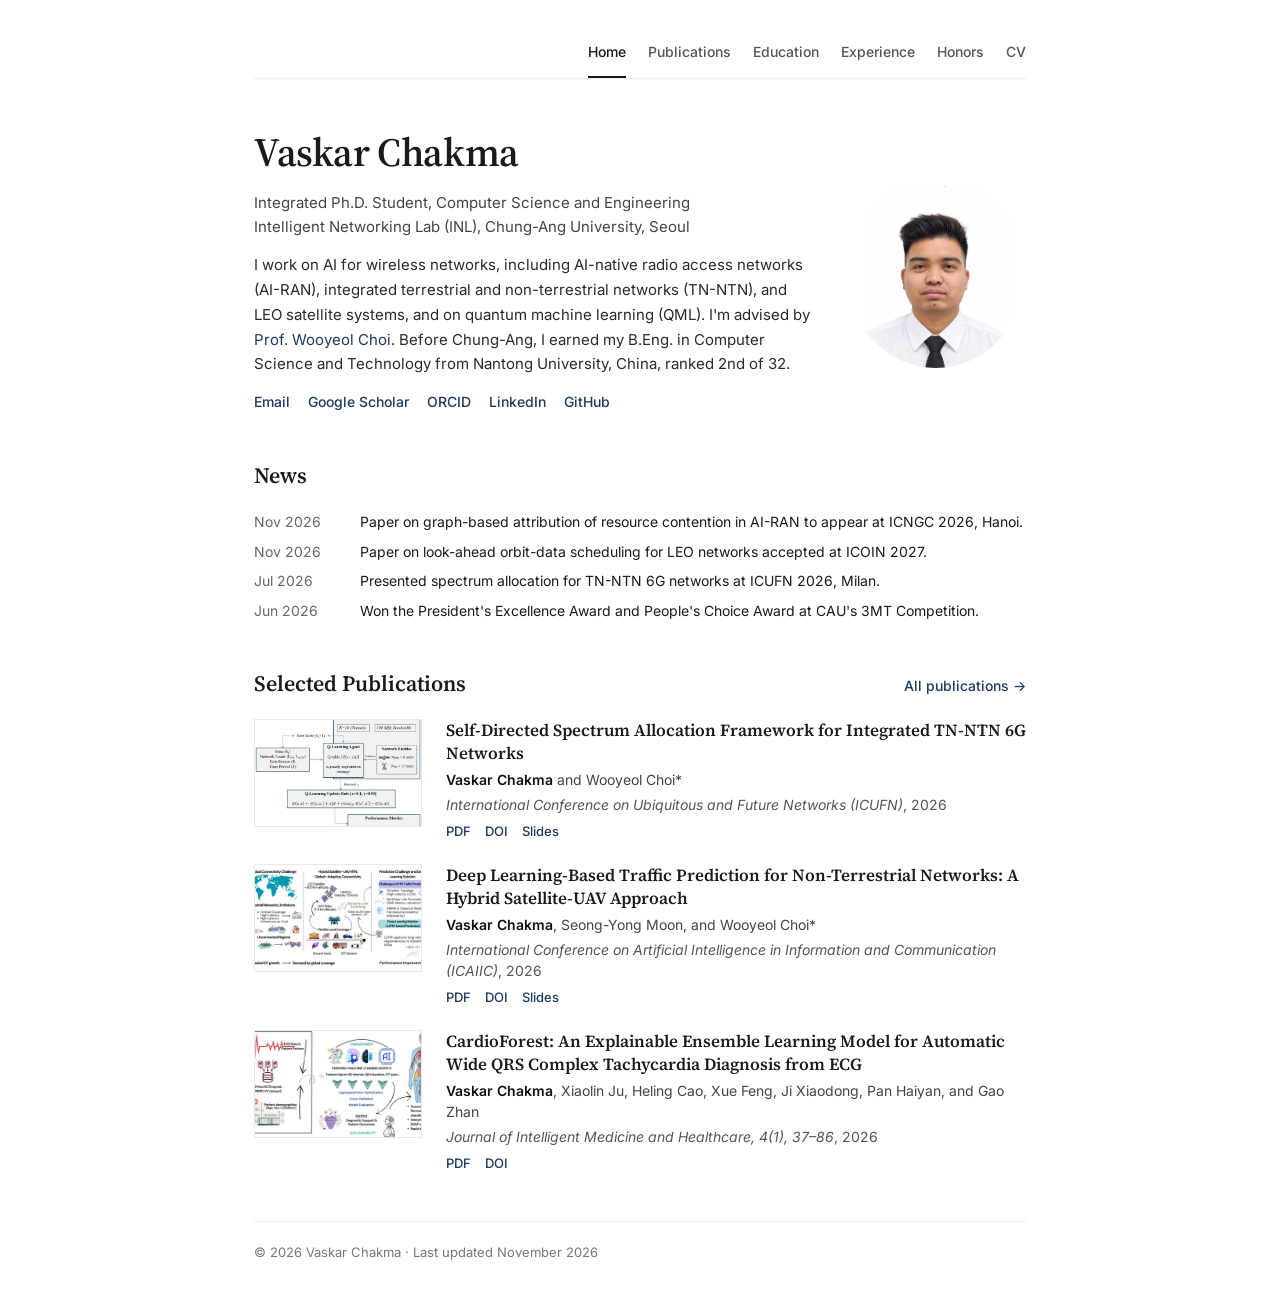
==== index.html @ f242c028 "Add GoatCounter analytics and visit count in footer" ====
<!DOCTYPE html>
<html lang="en">
<head>
  <meta charset="UTF-8">
  <meta name="viewport" content="width=device-width, initial-scale=1.0">
  <title>Vaskar Chakma</title>
  <meta name="description" content="Vaskar Chakma is an integrated Ph.D. student at Chung-Ang University working on AI for wireless networks: AI-RAN, TN-NTN and LEO satellite systems.">
  <meta name="author" content="Vaskar Chakma">
  <meta property="og:title" content="Vaskar Chakma">
  <meta property="og:description" content="Vaskar Chakma is an integrated Ph.D. student at Chung-Ang University working on AI for wireless networks: AI-RAN, TN-NTN and LEO satellite systems.">
  <meta property="og:image" content="https://vaskarchakma.github.io/images/profile.jpg">
  <link rel="icon" type="image/png" href="coding.png">
  <link rel="apple-touch-icon" href="coding.png">
  <link rel="preconnect" href="https://fonts.googleapis.com">
  <link rel="preconnect" href="https://fonts.gstatic.com" crossorigin>
  <link href="https://fonts.googleapis.com/css2?family=Source+Serif+4:opsz,wght@8..60,400;8..60,600&amp;family=Inter:wght@400;500;600&amp;display=swap" rel="stylesheet">
  <link rel="stylesheet" href="style.css">
  <script data-goatcounter="https://vaskarchakma.goatcounter.com/count" async src="https://gc.zgo.at/count.js"></script>
</head>
<body>
<div class="page">
  <header class="site-header">
    <nav class="site-nav" aria-label="Main">
      <a href="index.html" aria-current="page">Home</a>
      <a href="publications.html">Publications</a>
      <a href="education.html">Education</a>
      <a href="experience.html">Experience</a>
      <a href="honors.html">Honors</a>
      <a href="cv.pdf">CV</a>
    </nav>
  </header>

  <main style="display: contents">
  <section class="hero" aria-label="Introduction">
    <div class="hero-text">
      <h1>Vaskar Chakma</h1>
      <p class="role">Integrated Ph.D. Student, Computer Science and Engineering<br>Intelligent Networking Lab (INL), Chung-Ang University, Seoul</p>
      <p class="bio">I work on AI for wireless networks, including AI-native radio access networks (AI-RAN), integrated terrestrial and non-terrestrial networks (TN-NTN), and LEO satellite systems, and on quantum machine learning (QML). I'm advised by <a href="https://inl.cau.ac.kr/biography">Prof. Wooyeol Choi</a>. Before Chung-Ang, I earned my B.Eng. in Computer Science and Technology from Nantong University, China, ranked 2nd of 32.</p>
      <div class="links">
        <a href="mailto:vaskar@cau.ac.kr">Email</a>
        <a href="https://scholar.google.com/citations?hl=en&amp;user=aE4O5HUAAAAJ">Google Scholar</a>
        <a href="https://orcid.org/0009-0003-3039-3175">ORCID</a>
        <a href="https://www.linkedin.com/in/vaskar-chakma/">LinkedIn</a>
        <a href="https://github.com/VaskarChakma">GitHub</a>
      </div>
    </div>
    <img class="portrait" src="images/profile.jpg" alt="Portrait of Vaskar Chakma" width="180" height="196">
  </section>

  <section aria-labelledby="news">
    <h2 id="news">News</h2>
    <div class="dated">
      <span class="when">Nov 2026</span><span>Paper on graph-based attribution of resource contention in AI-RAN to appear at ICNGC 2026, Hanoi.</span>
      <span class="when">Nov 2026</span><span>Paper on look-ahead orbit-data scheduling for LEO networks accepted at ICOIN 2027.</span>
      <span class="when">Jul 2026</span><span>Presented spectrum allocation for TN-NTN 6G networks at ICUFN 2026, Milan.</span>
      <span class="when">Jun 2026</span><span>Won the President's Excellence Award and People's Choice Award at CAU's 3MT Competition.</span>
    </div>
  </section>

  <section aria-labelledby="selected">
    <div class="section-head">
      <h2 id="selected">Selected Publications</h2>
      <a href="publications.html">All publications →</a>
    </div>
    <article class="pub">
      <img class="pub-thumb" src="images/thumbs/icufn.jpg" alt="" loading="lazy" width="168" height="108">
      <div class="pub-body">
        <a class="pub-title" href="icufn1.pdf">Self-Directed Spectrum Allocation Framework for Integrated TN-NTN 6G Networks</a>
        <div class="pub-authors"><span class="me">Vaskar Chakma</span> and Wooyeol Choi*</div>
        <div class="pub-venue"><em>International Conference on Ubiquitous and Future Networks (ICUFN)</em>, 2026</div>
        <div class="pub-links"><a href="icufn1.pdf">PDF</a><a href="https://doi.org/10.1109/ICUFN69619.2026.11628659">DOI</a><a href="icufn.pdf">Slides</a></div>
      </div>
    </article>
    <article class="pub">
      <img class="pub-thumb" src="images/thumbs/icaiic.jpg" alt="" loading="lazy" width="168" height="108">
      <div class="pub-body">
        <a class="pub-title" href="uav.pdf">Deep Learning-Based Traffic Prediction for Non-Terrestrial Networks: A Hybrid Satellite-UAV Approach</a>
        <div class="pub-authors"><span class="me">Vaskar Chakma</span>, Seong-Yong Moon, and Wooyeol Choi*</div>
        <div class="pub-venue"><em>International Conference on Artificial Intelligence in Information and Communication (ICAIIC)</em>, 2026</div>
        <div class="pub-links"><a href="uav.pdf">PDF</a><a href="https://doi.org/10.1109/ICAIIC68212.2026.11454384">DOI</a><a href="icaiic.pdf">Slides</a></div>
      </div>
    </article>
    <article class="pub">
      <img class="pub-thumb" src="images/thumbs/cardio.jpg" alt="" loading="lazy" width="168" height="108">
      <div class="pub-body">
        <a class="pub-title" href="CardioForest.pdf">CardioForest: An Explainable Ensemble Learning Model for Automatic Wide QRS Complex Tachycardia Diagnosis from ECG</a>
        <div class="pub-authors"><span class="me">Vaskar Chakma</span>, Xiaolin Ju, Heling Cao, Xue Feng, Ji Xiaodong, Pan Haiyan, and Gao Zhan</div>
        <div class="pub-venue"><em>Journal of Intelligent Medicine and Healthcare, 4(1), 37–86</em>, 2026</div>
        <div class="pub-links"><a href="CardioForest.pdf">PDF</a><a href="https://doi.org/10.32604/jimh.2026.075201">DOI</a></div>
      </div>
    </article>
  </section>
  </main>

  <footer class="site-footer">© 2026 Vaskar Chakma · Last updated November 2026<span id="visits" hidden></span></footer>
</div>
<script>
  fetch("https://vaskarchakma.goatcounter.com/counter/TOTAL.json")
    .then(function (r) { return r.ok ? r.json() : null; })
    .then(function (d) {
      if (!d || !d.count) return;
      var el = document.getElementById("visits");
      el.textContent = " · " + d.count + " visits";
      el.hidden = false;
    })
    .catch(function () {});
</script>
</body>
</html>
---- style.css ----
/* Vaskar Chakma — academic site
   One ink color, one accent, serif headings over a sans body. */

:root {
  --ink: #1a1a1a;
  --ink-2: #444;
  --muted: #666;
  --rule: #ececec;
  --accent: #1f3a5f;
  --accent-hover: #0f2440;
  --serif: "Source Serif 4", Georgia, "Times New Roman", serif;
  --sans: Inter, system-ui, -apple-system, "Segoe UI", sans-serif;
}

*,
*::before,
*::after { box-sizing: border-box; }

html { -webkit-text-size-adjust: 100%; }

body {
  margin: 0;
  background: #fff;
  color: var(--ink);
  font-family: var(--sans);
  font-size: 15px;
  line-height: 1.6;
}

a { color: var(--accent); text-decoration: none; }
a:hover { color: var(--accent-hover); text-decoration: underline; }
a:focus-visible { outline: 2px solid var(--accent); outline-offset: 2px; }

img { max-width: 100%; display: block; }

.page {
  max-width: 820px;
  margin: 0 auto;
  padding: 28px 24px 48px;
  display: flex;
  flex-direction: column;
  gap: 48px;
}

/* ---------- Header / navigation ---------- */
.site-header {
  display: flex;
  flex-wrap: wrap;
  gap: 4px 24px;
  align-items: center;
  justify-content: flex-end;
  border-bottom: 1px solid var(--rule);
}
.site-name {
  font-family: var(--serif);
  font-weight: 600;
  font-size: 19px;
  color: var(--ink);
  padding: 12px 0;
}
.site-name:hover { color: var(--ink); text-decoration: none; }
.site-nav { display: flex; flex-wrap: wrap; gap: 0 22px; font-size: 14px; font-weight: 500; }
.site-nav a { color: #555; padding: 13px 0; border-bottom: 2px solid transparent; }
.site-nav a:hover { color: var(--ink); text-decoration: none; }
.site-nav a[aria-current="page"] { color: var(--ink); border-bottom-color: var(--ink); padding-bottom: 11px; }

/* ---------- Type ---------- */
h1, h2, h3 { font-family: var(--serif); font-weight: 600; margin: 0; line-height: 1.25; }
h1 { font-size: 34px; }
h2 { font-size: 22px; }
h3 { font-size: 19px; }
p { margin: 0; }
.muted { color: var(--muted); }
.note { font-size: 14px; color: #555; }

section { display: flex; flex-direction: column; gap: 22px; }
.section-head {
  display: flex; flex-wrap: wrap; gap: 8px; align-items: baseline; justify-content: space-between;
}
.section-head a { font-size: 14px; font-weight: 500; }
.rule-heading { padding-bottom: 8px; border-bottom: 1px solid var(--rule); }
.label {
  font-family: var(--sans);
  font-size: 12px;
  font-weight: 600;
  letter-spacing: 0.08em;
  text-transform: uppercase;
  color: var(--muted);
  padding-bottom: 8px;
  border-bottom: 1px solid var(--rule);
}
.page-intro { display: flex; flex-direction: column; gap: 10px; }
.jump { display: flex; flex-wrap: wrap; gap: 4px 18px; font-size: 14px; font-weight: 500; }

/* ---------- Home hero ---------- */
.hero { display: flex; flex-direction: row; flex-wrap: wrap; gap: 32px; align-items: center; justify-content: space-between; }
.hero-text { flex: 1 1 420px; display: flex; flex-direction: column; gap: 14px; }
.hero h1 { font-size: 40px; letter-spacing: -0.01em; }
.hero .role { color: var(--ink-2); }
.hero .bio { line-height: 1.65; color: #2a2a2a; }
.links { display: flex; flex-wrap: wrap; gap: 6px 18px; font-size: 14px; font-weight: 500; }
.portrait { width: 180px; height: 196px; object-fit: cover; border-radius: 50%; flex: 0 0 auto; }

/* ---------- News & two-column lists ---------- */
.dated { display: grid; grid-template-columns: 90px minmax(0, 1fr); gap: 8px 16px; font-size: 14px; line-height: 1.55; }
.dated > .when { color: var(--muted); }
.dated.wide { grid-template-columns: 130px minmax(0, 1fr); }
.dated.roomy { gap: 16px 16px; }
.rows { display: grid; grid-template-columns: minmax(0, 1fr) auto; gap: 16px 24px; font-size: 14px; line-height: 1.55; }
.rows > .when { color: var(--muted); white-space: nowrap; text-align: right; }
.rows strong, .dated strong { font-weight: 600; font-size: 15px; }
.sub { color: #555; }
.inline-links { display: inline-flex; flex-wrap: wrap; gap: 2px 14px; font-weight: 500; font-size: 13px; }

/* ---------- Publications ---------- */
.pub { display: flex; flex-wrap: wrap; gap: 20px 24px; align-items: flex-start; }
.pub-thumb { flex: 0 0 168px; width: 168px; height: 108px; object-fit: cover; border: 1px solid #e8e8e8; }
.pub-body { flex: 1 1 360px; min-width: 0; display: flex; flex-direction: column; gap: 4px; }
.pub-title { font-family: var(--serif); font-size: 17px; font-weight: 600; line-height: 1.35; color: var(--ink); }
.pub-title:hover { color: var(--accent); }
.pub-authors { font-size: 14px; line-height: 1.5; color: var(--ink-2); }
.pub-authors .me { font-weight: 600; color: #111; }
.pub-venue { font-size: 14px; line-height: 1.5; color: #555; }
.pub-links { display: flex; flex-wrap: wrap; gap: 4px 14px; font-size: 13px; font-weight: 500; margin-top: 2px; }
.pub-links .soon { color: #777; font-weight: 400; }

/* ---------- Education ---------- */
.entry { display: flex; flex-direction: column; gap: 14px; }
.entry-head { display: flex; flex-wrap: wrap; gap: 4px 24px; justify-content: space-between; align-items: baseline; }
.entry-head h2 { font-size: 21px; }
.entry-head .when { font-size: 14px; color: var(--muted); }
.entry-place { color: var(--ink-2); }
.subhead { font-size: 12px; font-weight: 600; letter-spacing: 0.08em; text-transform: uppercase; color: var(--muted); }
hr { border: 0; border-top: 1px solid var(--rule); margin: 0; }
details { font-size: 14px; line-height: 1.55; border: 1px solid var(--rule); border-radius: 4px; padding: 12px 16px; }
summary { cursor: pointer; font-weight: 500; color: var(--accent); padding: 4px 0; }
details .dated { margin-top: 12px; grid-template-columns: 100px minmax(0, 1fr); }

/* ---------- Footer ---------- */
.site-footer { border-top: 1px solid var(--rule); padding-top: 20px; font-size: 13px; color: #777; }

/* ---------- Small screens ---------- */
@media (max-width: 560px) {
  .page { gap: 40px; padding-top: 16px; }
  .hero { flex-direction: column-reverse; align-items: flex-start; }
  .site-header { justify-content: flex-start; }
  .site-nav { gap: 0 18px; }
  .hero h1 { font-size: 34px; }
  .portrait { width: 132px; height: 144px; }
  .pub-thumb { flex-basis: 100%; width: 100%; height: auto; aspect-ratio: 16 / 9; }
  .dated, .dated.wide { grid-template-columns: 1fr; gap: 2px; }
  .dated > .when { margin-top: 10px; }
  .rows { grid-template-columns: 1fr; gap: 4px; }
  .rows > .when { margin-bottom: 10px; text-align: left; }
}
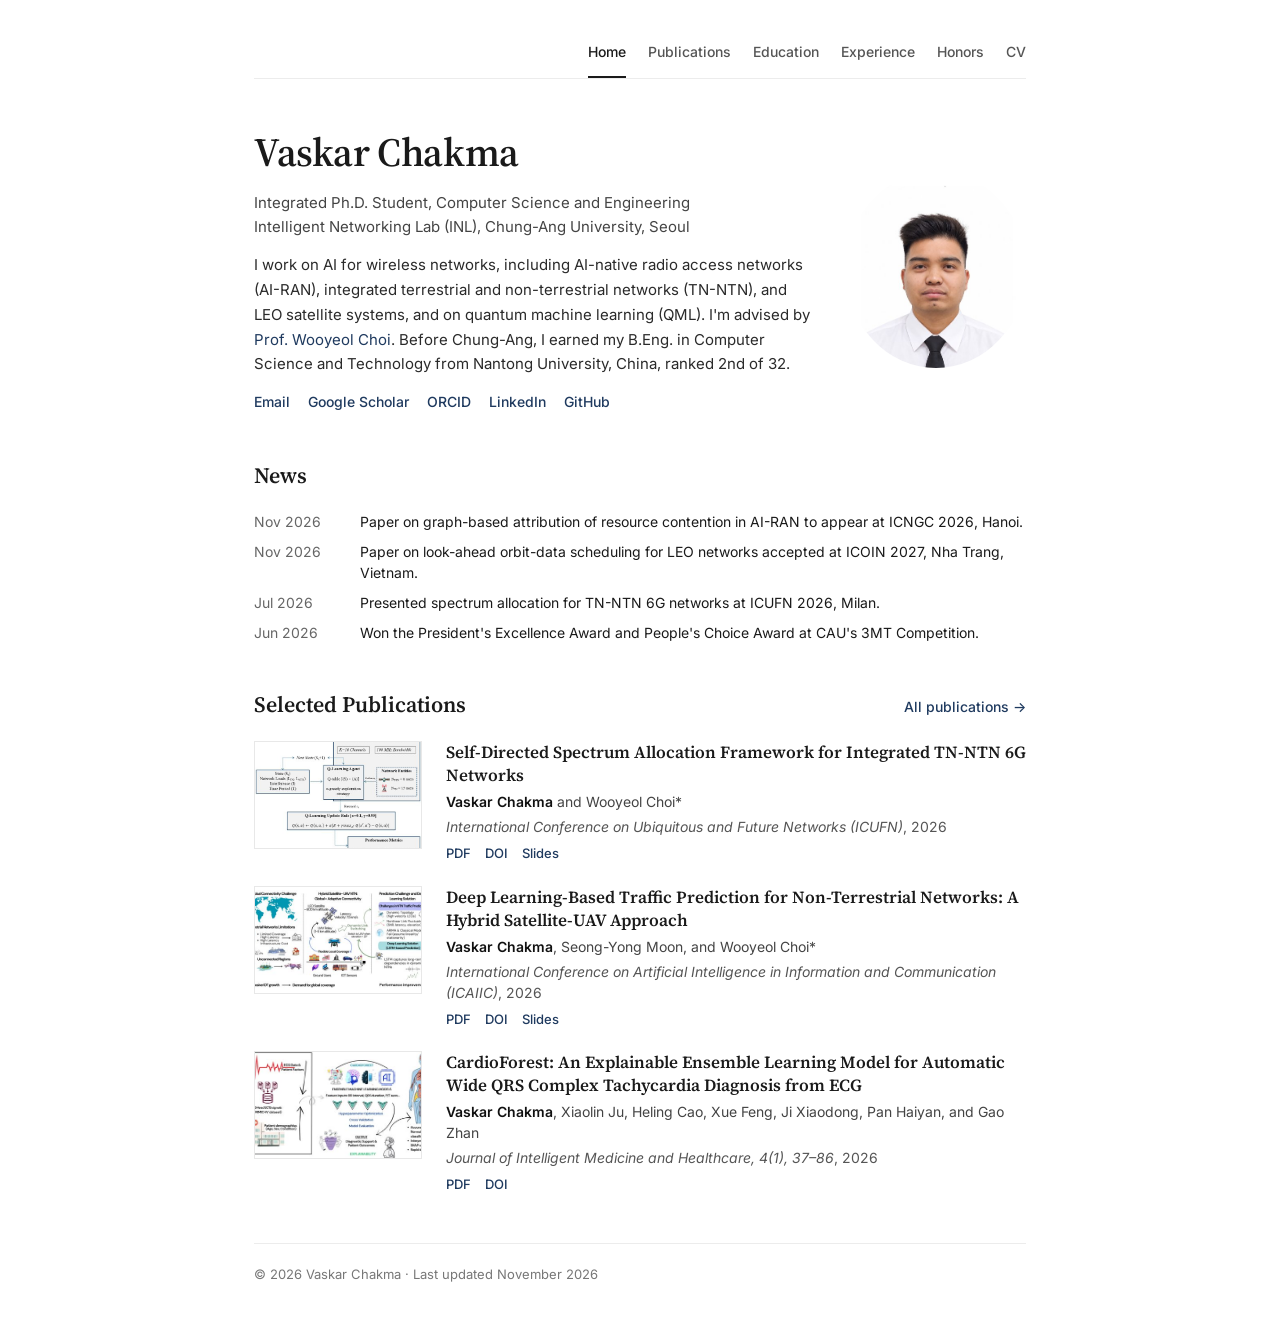
==== commit bb408e19: "Add location to ICOIN 2027 news item" ====
--- a/index.html
+++ b/index.html
@@ -51,7 +51,7 @@
     <h2 id="news">News</h2>
     <div class="dated">
       <span class="when">Nov 2026</span><span>Paper on graph-based attribution of resource contention in AI-RAN to appear at ICNGC 2026, Hanoi.</span>
-      <span class="when">Nov 2026</span><span>Paper on look-ahead orbit-data scheduling for LEO networks accepted at ICOIN 2027.</span>
+      <span class="when">Nov 2026</span><span>Paper on look-ahead orbit-data scheduling for LEO networks accepted at ICOIN 2027, Nha Trang, Vietnam.</span>
       <span class="when">Jul 2026</span><span>Presented spectrum allocation for TN-NTN 6G networks at ICUFN 2026, Milan.</span>
       <span class="when">Jun 2026</span><span>Won the President's Excellence Award and People's Choice Award at CAU's 3MT Competition.</span>
     </div>
@@ -98,7 +98,7 @@
   fetch("https://vaskarchakma.goatcounter.com/counter/TOTAL.json")
     .then(function (r) { return r.ok ? r.json() : null; })
     .then(function (d) {
-      if (!d || !d.count) return;
+      if (!d || !d.count || d.count === "0") return;
       var el = document.getElementById("visits");
       el.textContent = " · " + d.count + " visits";
       el.hidden = false;
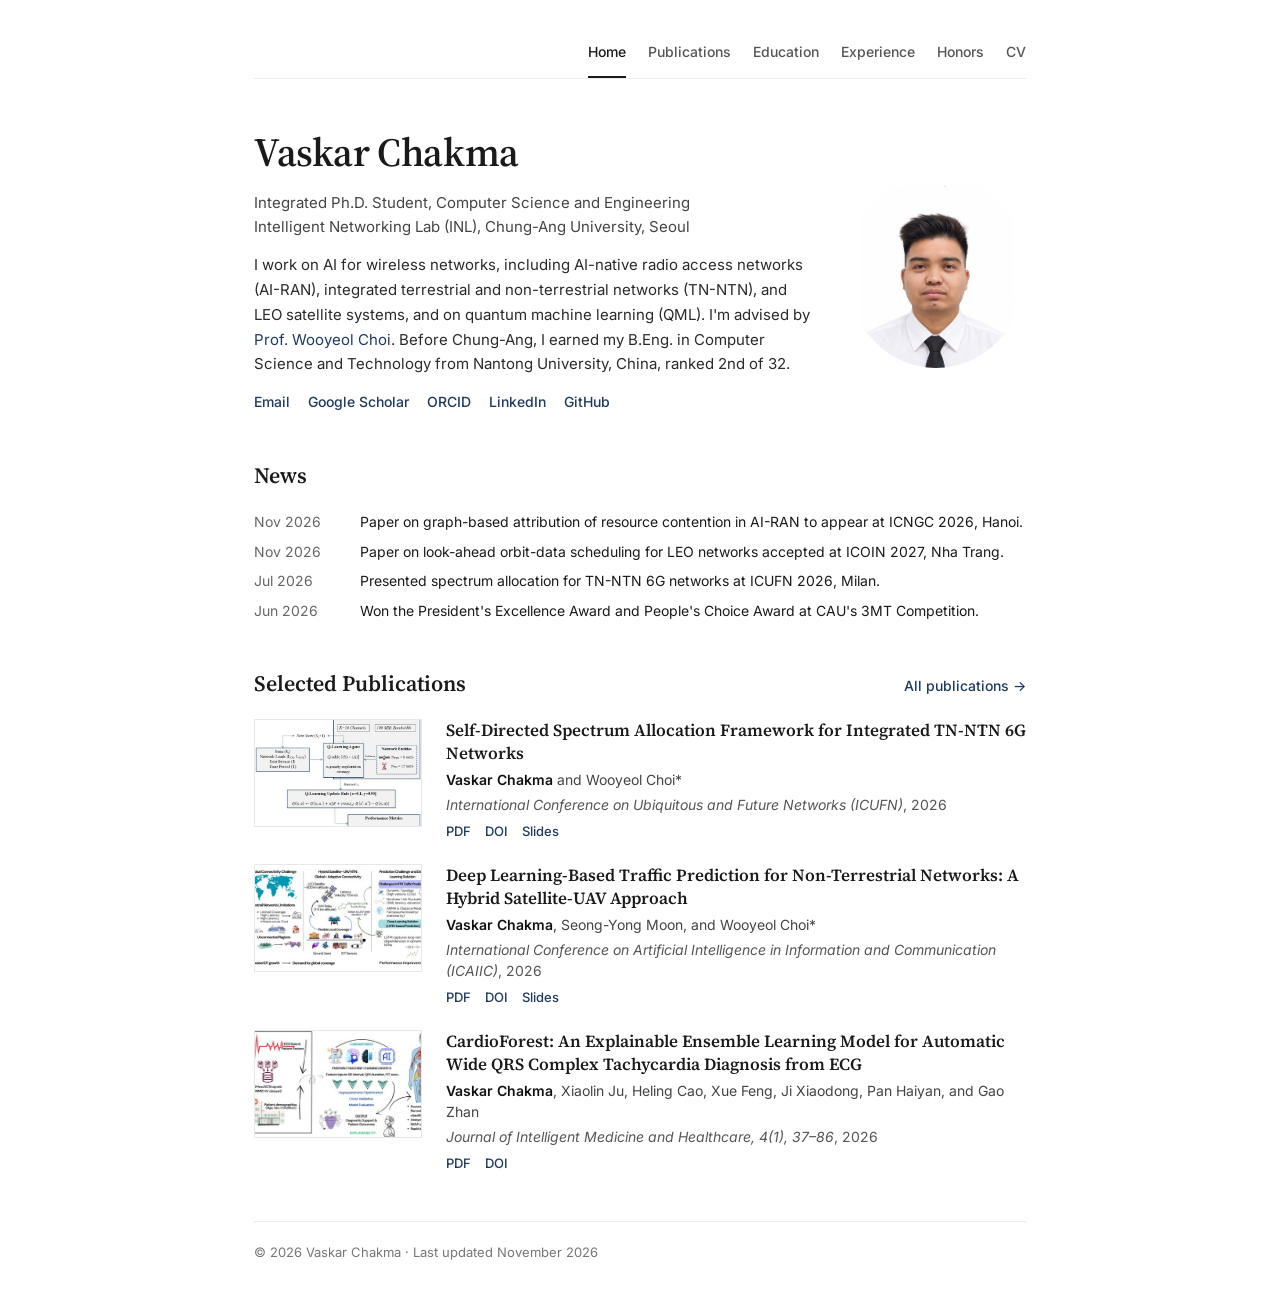
==== commit f7268489: "Shorten ICOIN 2027 news location" ====
--- a/index.html
+++ b/index.html
@@ -51,7 +51,7 @@
     <h2 id="news">News</h2>
     <div class="dated">
       <span class="when">Nov 2026</span><span>Paper on graph-based attribution of resource contention in AI-RAN to appear at ICNGC 2026, Hanoi.</span>
-      <span class="when">Nov 2026</span><span>Paper on look-ahead orbit-data scheduling for LEO networks accepted at ICOIN 2027, Nha Trang, Vietnam.</span>
+      <span class="when">Nov 2026</span><span>Paper on look-ahead orbit-data scheduling for LEO networks accepted at ICOIN 2027, Nha Trang.</span>
       <span class="when">Jul 2026</span><span>Presented spectrum allocation for TN-NTN 6G networks at ICUFN 2026, Milan.</span>
       <span class="when">Jun 2026</span><span>Won the President's Excellence Award and People's Choice Award at CAU's 3MT Competition.</span>
     </div>
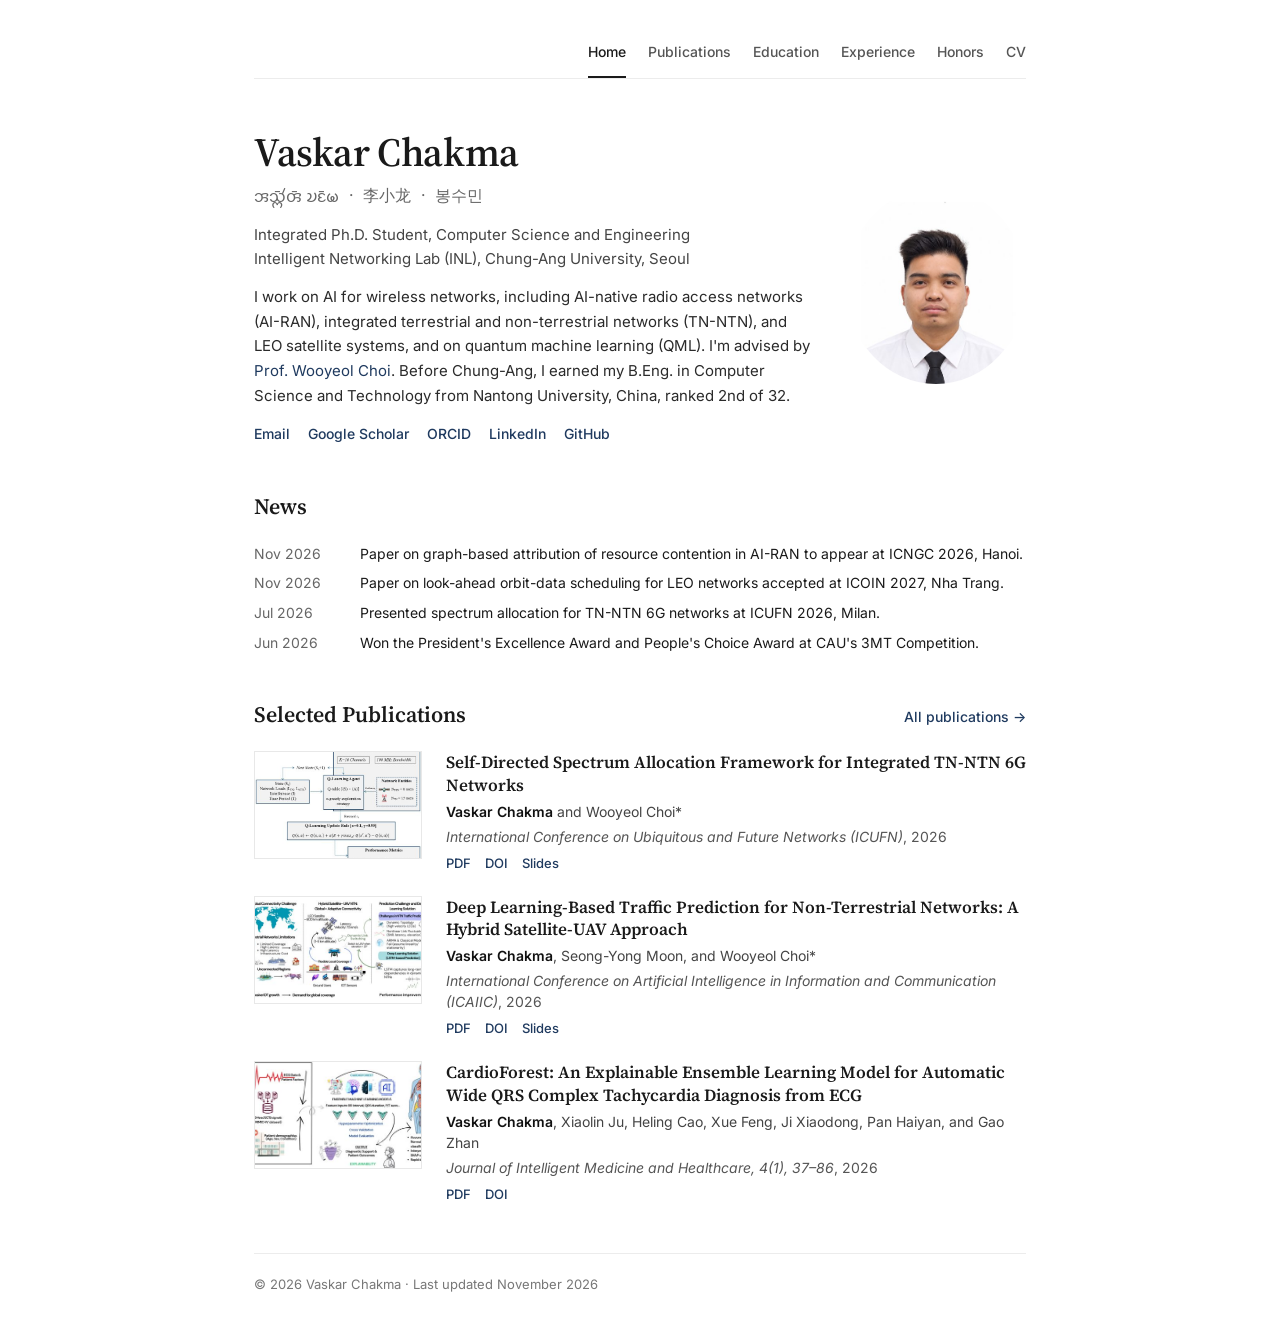
==== commit 7aee5f62: "Show name in Chakma, Chinese and Korean on home page" ====
--- a/index.html
+++ b/index.html
@@ -13,7 +13,7 @@
   <link rel="apple-touch-icon" href="coding.png">
   <link rel="preconnect" href="https://fonts.googleapis.com">
   <link rel="preconnect" href="https://fonts.gstatic.com" crossorigin>
-  <link href="https://fonts.googleapis.com/css2?family=Source+Serif+4:opsz,wght@8..60,400;8..60,600&amp;family=Inter:wght@400;500;600&amp;display=swap" rel="stylesheet">
+  <link href="https://fonts.googleapis.com/css2?family=Source+Serif+4:opsz,wght@8..60,400;8..60,600&amp;family=Inter:wght@400;500;600&amp;family=Noto+Sans+Chakma&amp;display=swap" rel="stylesheet">
   <link rel="stylesheet" href="style.css">
   <script data-goatcounter="https://vaskarchakma.goatcounter.com/count" async src="https://gc.zgo.at/count.js"></script>
 </head>
@@ -33,7 +33,10 @@
   <main style="display: contents">
   <section class="hero" aria-label="Introduction">
     <div class="hero-text">
-      <h1>Vaskar Chakma</h1>
+      <div class="name-block">
+        <h1>Vaskar Chakma</h1>
+        <p class="other-names"><span lang="ccp">𑄞𑄥𑄳𑄇𑄴𑄧𑄢𑄴 𑄌𑄋𑄴𑄟</span><span aria-hidden="true">·</span><span lang="zh-CN">李小龙</span><span aria-hidden="true">·</span><span lang="ko">봉수민</span></p>
+      </div>
       <p class="role">Integrated Ph.D. Student, Computer Science and Engineering<br>Intelligent Networking Lab (INL), Chung-Ang University, Seoul</p>
       <p class="bio">I work on AI for wireless networks, including AI-native radio access networks (AI-RAN), integrated terrestrial and non-terrestrial networks (TN-NTN), and LEO satellite systems, and on quantum machine learning (QML). I'm advised by <a href="https://inl.cau.ac.kr/biography">Prof. Wooyeol Choi</a>. Before Chung-Ang, I earned my B.Eng. in Computer Science and Technology from Nantong University, China, ranked 2nd of 32.</p>
       <div class="links">
@@ -95,15 +98,26 @@
   <footer class="site-footer">© 2026 Vaskar Chakma · Last updated November 2026<span id="visits" hidden></span></footer>
 </div>
 <script>
-  fetch("https://vaskarchakma.goatcounter.com/counter/TOTAL.json")
-    .then(function (r) { return r.ok ? r.json() : null; })
-    .then(function (d) {
-      if (!d || !d.count || d.count === "0") return;
+  (function () {
+    var base = "https://vaskarchakma.goatcounter.com/counter/";
+    var paths = ["/", "/index.html", "/publications.html", "/education.html", "/experience.html", "/honors.html"];
+    var num = function (d) { return d && d.count ? parseInt(String(d.count).replace(/[^0-9]/g, ""), 10) || 0 : 0; };
+    var get = function (path) {
+      return fetch(base + encodeURIComponent(path) + ".json")
+        .then(function (r) { return r.ok ? r.json() : null; })
+        .then(num)
+        .catch(function () { return 0; });
+    };
+    Promise.all([get("TOTAL")].concat(paths.map(get))).then(function (c) {
+      var total = c[0];
+      var sum = c.slice(1).reduce(function (a, b) { return a + b; }, 0);
+      var n = Math.max(total, sum);
+      if (!n) return;
       var el = document.getElementById("visits");
-      el.textContent = " · " + d.count + " visits";
+      el.textContent = " · " + n.toLocaleString("en-US") + " visits";
       el.hidden = false;
-    })
-    .catch(function () {});
+    });
+  })();
 </script>
 </body>
 </html>
--- a/style.css
+++ b/style.css
@@ -96,6 +96,9 @@
 .hero { display: flex; flex-direction: row; flex-wrap: wrap; gap: 32px; align-items: center; justify-content: space-between; }
 .hero-text { flex: 1 1 420px; display: flex; flex-direction: column; gap: 14px; }
 .hero h1 { font-size: 40px; letter-spacing: -0.01em; }
+.name-block { display: flex; flex-direction: column; gap: 6px; }
+.other-names { display: flex; flex-wrap: wrap; gap: 2px 10px; font-size: 16px; color: var(--muted); }
+.other-names [lang="ccp"] { font-family: "Noto Sans Chakma", var(--sans); }
 .hero .role { color: var(--ink-2); }
 .hero .bio { line-height: 1.65; color: #2a2a2a; }
 .links { display: flex; flex-wrap: wrap; gap: 6px 18px; font-size: 14px; font-weight: 500; }
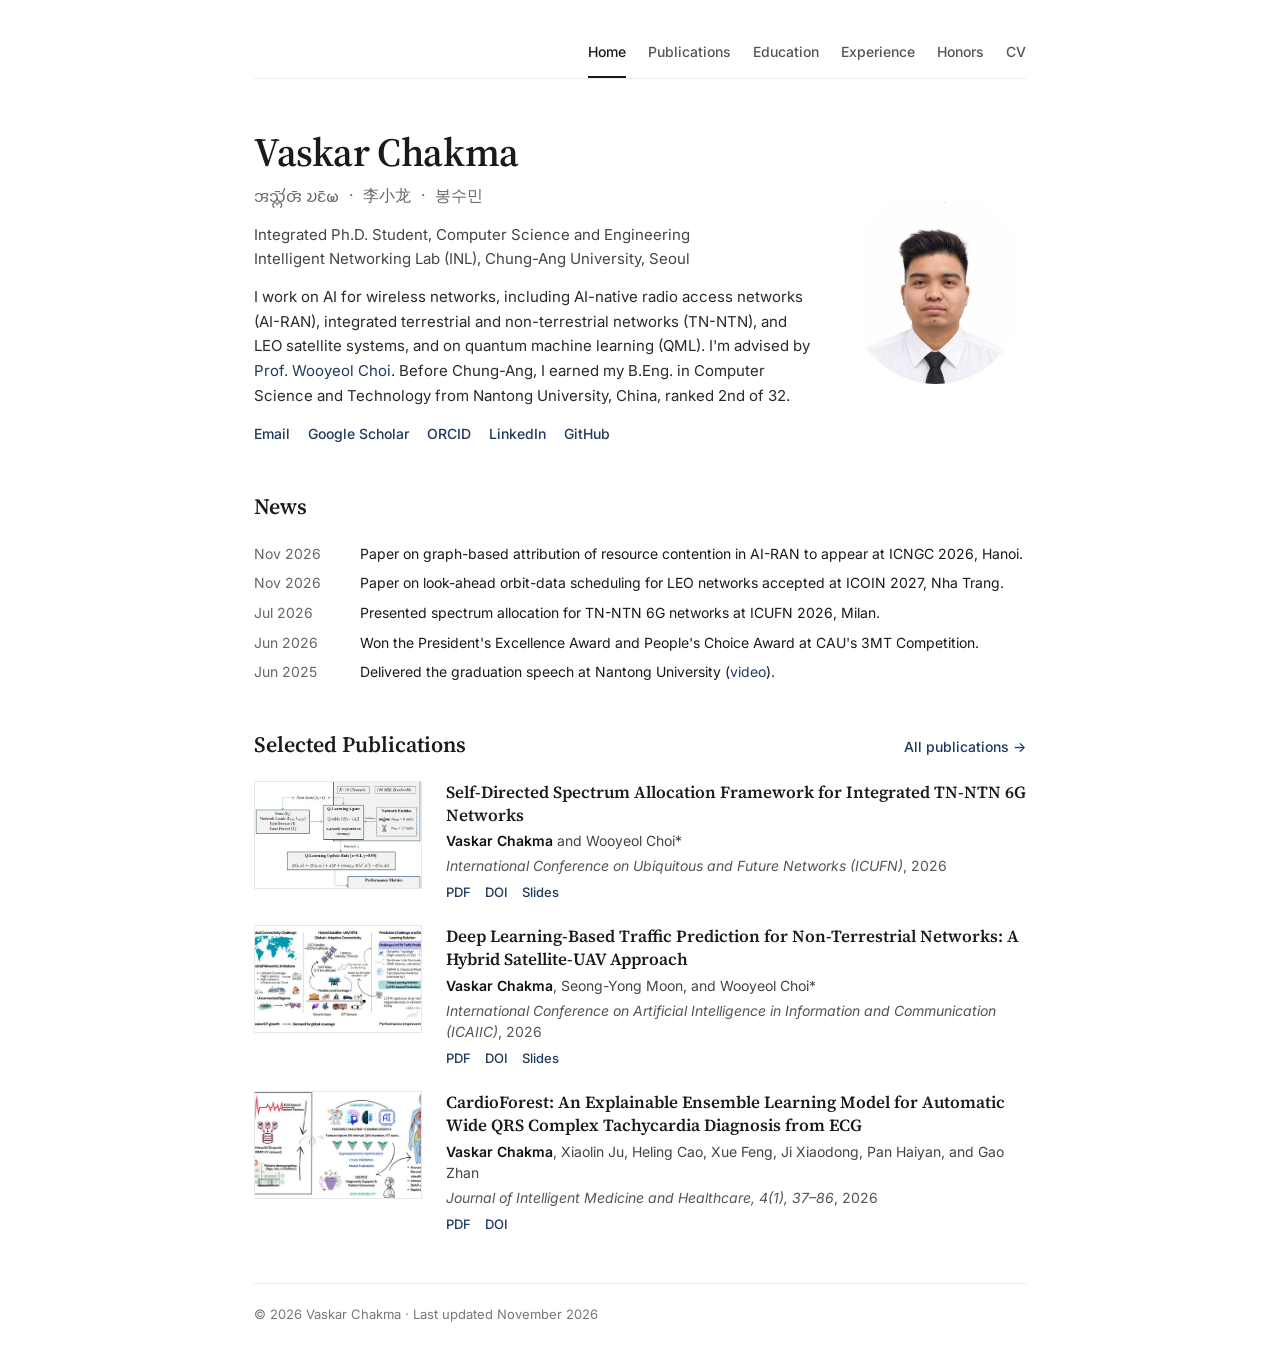
==== commit 34cb31fd: "Add graduation speech with video and news links" ====
--- a/index.html
+++ b/index.html
@@ -57,6 +57,7 @@
       <span class="when">Nov 2026</span><span>Paper on look-ahead orbit-data scheduling for LEO networks accepted at ICOIN 2027, Nha Trang.</span>
       <span class="when">Jul 2026</span><span>Presented spectrum allocation for TN-NTN 6G networks at ICUFN 2026, Milan.</span>
       <span class="when">Jun 2026</span><span>Won the President's Excellence Award and People's Choice Award at CAU's 3MT Competition.</span>
+      <span class="when">Jun 2025</span><span>Delivered the graduation speech at Nantong University (<a href="https://youtu.be/R0e5vaRSiQU">video</a>).</span>
     </div>
   </section>
 
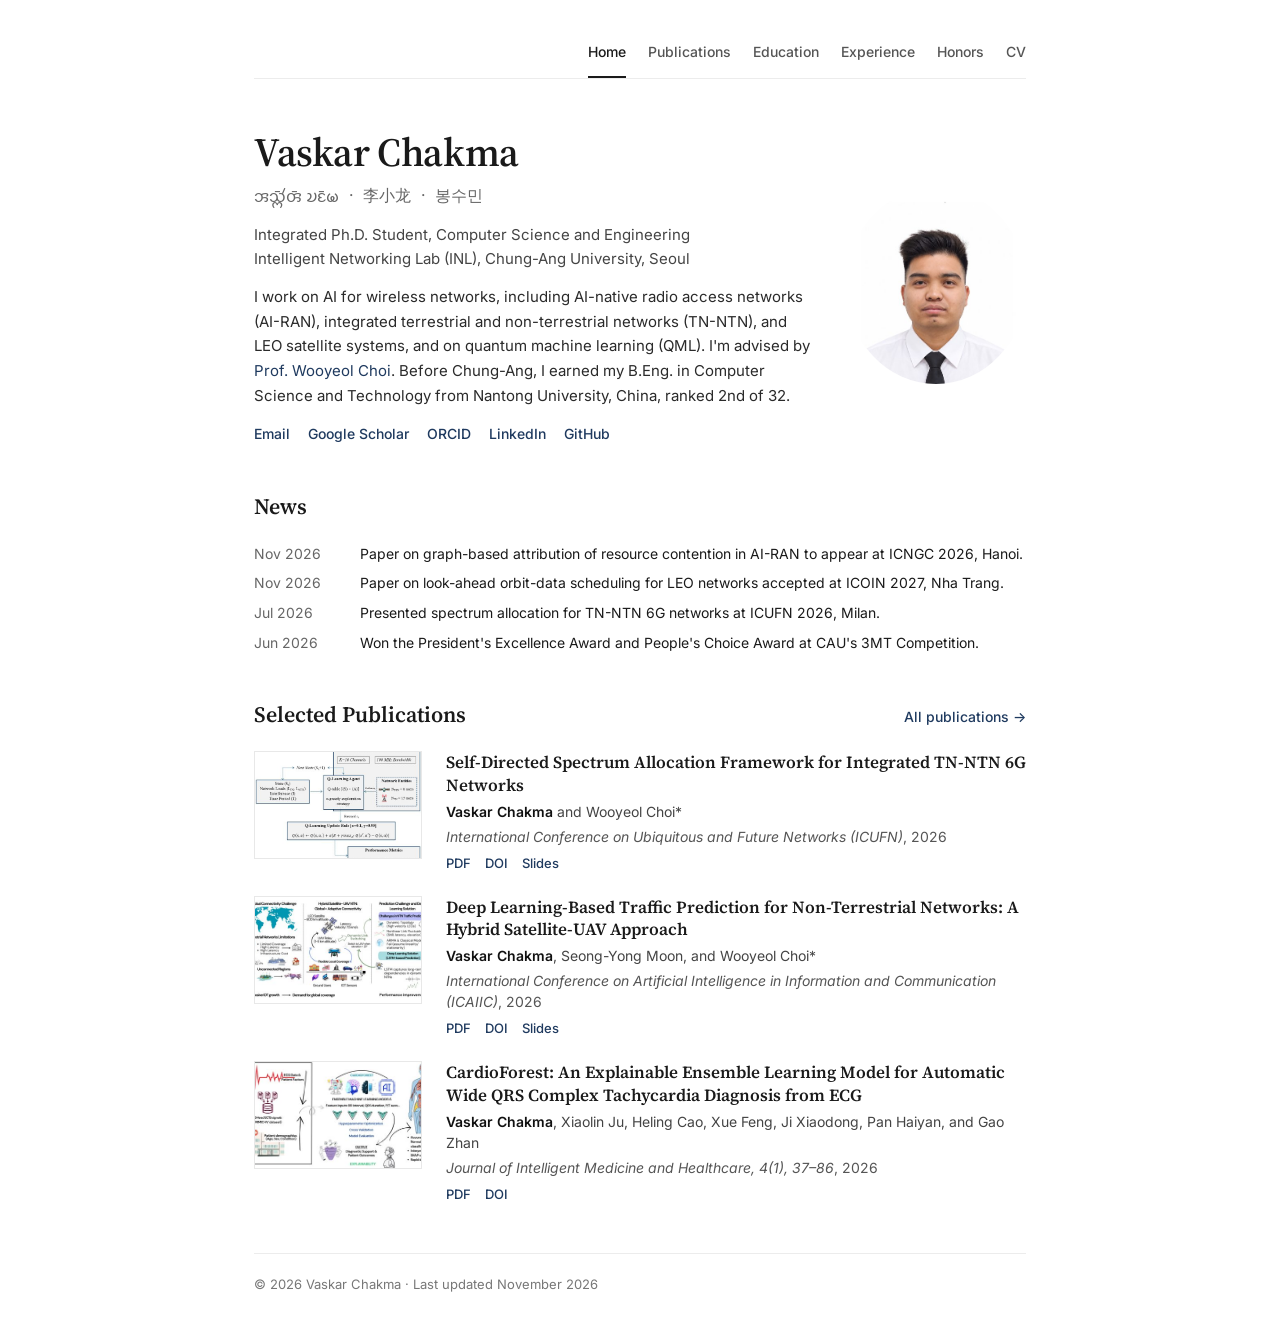
==== commit 3b01cb86: "Remove graduation speech from News" ====
--- a/index.html
+++ b/index.html
@@ -57,7 +57,6 @@
       <span class="when">Nov 2026</span><span>Paper on look-ahead orbit-data scheduling for LEO networks accepted at ICOIN 2027, Nha Trang.</span>
       <span class="when">Jul 2026</span><span>Presented spectrum allocation for TN-NTN 6G networks at ICUFN 2026, Milan.</span>
       <span class="when">Jun 2026</span><span>Won the President's Excellence Award and People's Choice Award at CAU's 3MT Competition.</span>
-      <span class="when">Jun 2025</span><span>Delivered the graduation speech at Nantong University (<a href="https://youtu.be/R0e5vaRSiQU">video</a>).</span>
     </div>
   </section>
 
